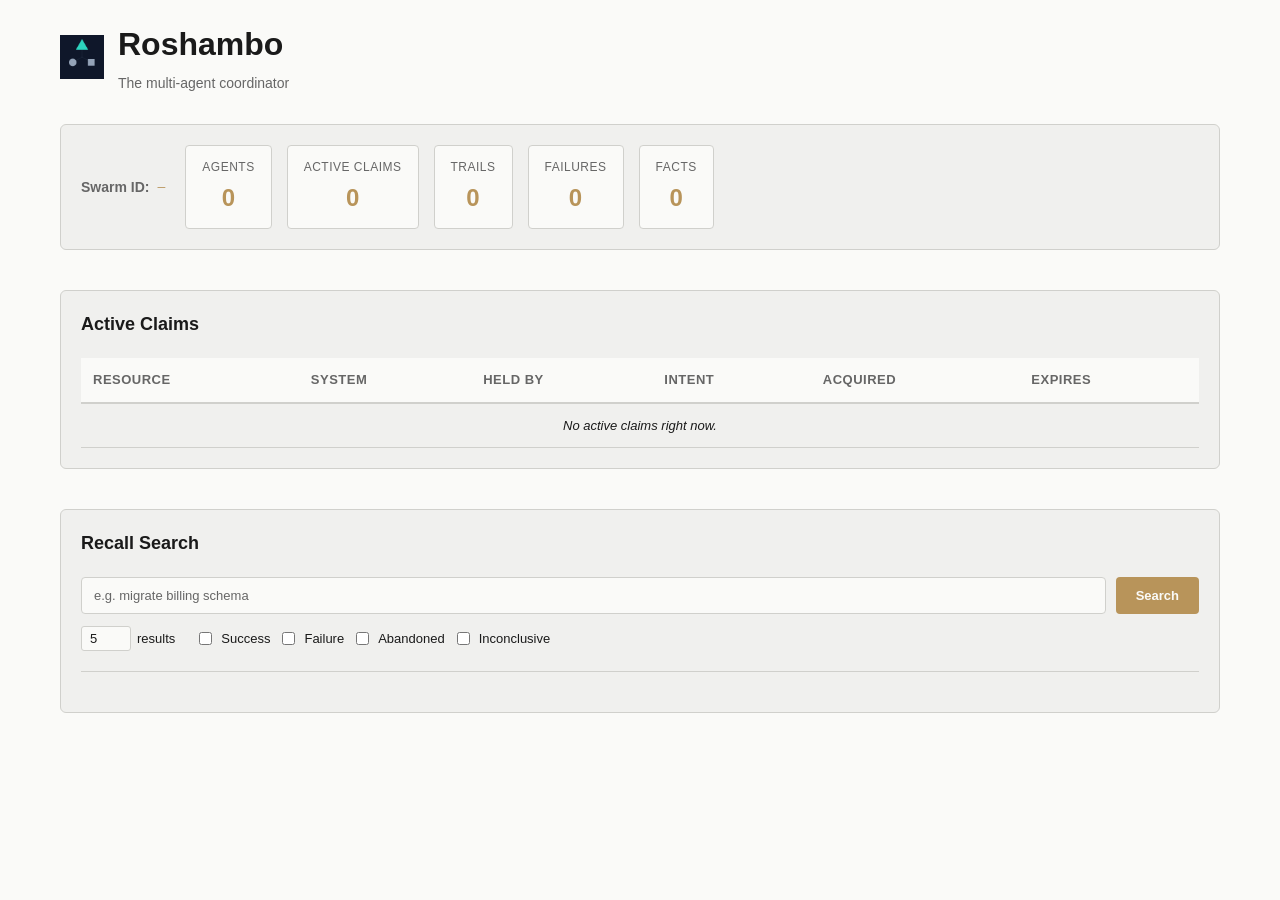
==== demo/static/index.html @ 786b4c36 "Initial release: Roshambo, the multi-agent coordinator CockroachDB as the system of record for coord" ====
<!DOCTYPE html>
<html lang="en">
<head>
  <meta charset="UTF-8">
  <meta name="viewport" content="width=device-width, initial-scale=1.0">
  <title>Roshambo — the multi-agent coordinator</title>
  <link rel="icon" type="image/png" href="/assets/roshambo-favicon.png">
  <link rel="stylesheet" href="style.css">
</head>
<body>
  <div class="container">
    <!-- Header -->
    <header class="header">
      <div class="header-content">
        <img src="/assets/roshambo-mark-dark.png" alt="" class="logo-mark">
        <div>
          <h1>Roshambo</h1>
          <p class="tagline">The multi-agent coordinator</p>
        </div>
      </div>
      <div id="mode-banner" class="mode-banner mode-banner--hidden">
        <span class="mode-banner-text">MOCK MODE — no live CockroachDB cluster connected. Example data only.</span>
      </div>
    </header>

    <!-- Status Strip -->
    <div class="status-strip">
      <div class="status-swarm-id">
        <span class="label">Swarm ID:</span>
        <span id="swarm-id" class="value">—</span>
      </div>
      <div class="status-tiles">
        <div class="tile">
          <div class="tile-label">Agents</div>
          <div class="tile-value" id="tile-agents">0</div>
        </div>
        <div class="tile">
          <div class="tile-label">Active Claims</div>
          <div class="tile-value" id="tile-active-claims">0</div>
        </div>
        <div class="tile">
          <div class="tile-label">Trails</div>
          <div class="tile-value" id="tile-trails">0</div>
        </div>
        <div class="tile">
          <div class="tile-label">Failures</div>
          <div class="tile-value" id="tile-failures">0</div>
        </div>
        <div class="tile">
          <div class="tile-label">Facts</div>
          <div class="tile-value" id="tile-facts">0</div>
        </div>
      </div>
    </div>

    <!-- Active Claims Panel -->
    <section class="panel">
      <h2>Active Claims</h2>
      <div id="claims-container">
        <table class="claims-table">
          <thead>
            <tr>
              <th>Resource</th>
              <th>System</th>
              <th>Held by</th>
              <th>Intent</th>
              <th>Acquired</th>
              <th>Expires</th>
            </tr>
          </thead>
          <tbody id="claims-tbody">
            <tr class="empty-state">
              <td colspan="6">No active claims right now.</td>
            </tr>
          </tbody>
        </table>
      </div>
    </section>

    <!-- Recall Search Panel -->
    <section class="panel">
      <h2>Recall Search</h2>
      <div class="search-controls">
        <div class="search-inputs">
          <input
            type="text"
            id="search-query"
            placeholder="e.g. migrate billing schema"
            class="search-input"
          >
          <button id="search-button" class="search-button">Search</button>
        </div>
        <div class="search-filters">
          <div class="filter-group">
            <label>
              <input type="number" id="search-limit" min="1" max="50" value="5" class="search-limit">
              results
            </label>
          </div>
          <div class="filter-group outcomes">
            <label>
              <input type="checkbox" id="outcome-success" value="success" class="outcome-checkbox">
              Success
            </label>
            <label>
              <input type="checkbox" id="outcome-failure" value="failure" class="outcome-checkbox">
              Failure
            </label>
            <label>
              <input type="checkbox" id="outcome-abandoned" value="abandoned" class="outcome-checkbox">
              Abandoned
            </label>
            <label>
              <input type="checkbox" id="outcome-inconclusive" value="inconclusive" class="outcome-checkbox">
              Inconclusive
            </label>
          </div>
        </div>
        <div id="search-error" class="search-error"></div>
      </div>
      <div id="recall-results" class="recall-results"></div>
    </section>
  </div>

  <script src="app.js"></script>
</body>
</html>
---- demo/static/style.css ----
/* Roshambo Demo Frontend — CSS */

:root {
  /* Dark mode palette (default) */
  --bg-primary: #0f0f0f;
  --bg-secondary: #1a1a1a;
  --text-primary: #e8e8e8;
  --text-secondary: #a8a8a8;
  --accent-primary: #d4a574;
  --accent-dark: #8b6f47;
  --border-color: #2a2a2a;
  --error-bg: #4a2020;
  --error-text: #ff6b6b;
  --success-bg: #1a3a2a;
  --success-text: #4ade80;
  --warning-bg: #4a3a1a;
  --warning-text: #fbbf24;
  --failure-bg: #3a1a1a;
  --failure-text: #ff6b6b;
  --abandoned-bg: #2a2a2a;
  --abandoned-text: #888888;
  --inconclusive-bg: #4a3a2a;
  --inconclusive-text: #d4a574;
  --aws-bg: #2a1f0a;
  --aws-text: #e8a33d;
  --local-bg: #102a3a;
  --local-text: #5fb3d4;
  --unknown-bg: #2a2a2a;
  --unknown-text: #888888;
}

@media (prefers-color-scheme: light) {
  :root {
    --bg-primary: #fafaf8;
    --bg-secondary: #f0f0ee;
    --text-primary: #1a1a1a;
    --text-secondary: #666666;
    --accent-primary: #b8945a;
    --accent-dark: #8b6f47;
    --border-color: #d0d0cc;
    --error-bg: #fce8e8;
    --error-text: #c41e3a;
    --success-bg: #e8f5e9;
    --success-text: #2e7d32;
    --warning-bg: #fff3cd;
    --warning-text: #d39e00;
    --failure-bg: #ffe8e8;
    --failure-text: #c41e3a;
    --abandoned-bg: #e8e8e8;
    --abandoned-text: #666666;
    --inconclusive-bg: #ffe8cc;
    --inconclusive-text: #8b6f47;
    --aws-bg: #fff0d9;
    --aws-text: #9a6a1a;
    --local-bg: #dcf0f8;
    --local-text: #1a6a8b;
    --unknown-bg: #e8e8e8;
    --unknown-text: #666666;
  }
}

* {
  box-sizing: border-box;
}

html, body {
  margin: 0;
  padding: 0;
  font-family: -apple-system, BlinkMacSystemFont, "Segoe UI", "Helvetica Neue", sans-serif;
  font-size: 14px;
  line-height: 1.5;
  color: var(--text-primary);
  background-color: var(--bg-primary);
}

a {
  color: var(--accent-primary);
  text-decoration: none;
}

a:hover {
  text-decoration: underline;
}

.container {
  max-width: 1200px;
  margin: 0 auto;
  padding: 20px;
}

/* Header */
.header {
  margin-bottom: 30px;
}

.header-content {
  display: flex;
  align-items: center;
  gap: 14px;
  margin-bottom: 15px;
}

.logo-mark {
  width: 44px;
  height: 44px;
  flex-shrink: 0;
}

.header h1 {
  font-size: 32px;
  font-weight: 600;
  margin: 0 0 5px 0;
  color: var(--text-primary);
}

.tagline {
  font-size: 14px;
  color: var(--text-secondary);
  margin: 0;
}

.mode-banner {
  padding: 12px 15px;
  background-color: var(--warning-bg);
  color: var(--warning-text);
  border-left: 4px solid var(--accent-primary);
  border-radius: 4px;
  font-size: 13px;
  font-weight: 500;
  transition: opacity 0.3s ease;
}

.mode-banner--hidden {
  display: none;
}

.mode-banner-text {
  cursor: help;
}

/* Status Strip */
.status-strip {
  display: flex;
  flex-wrap: wrap;
  gap: 20px;
  align-items: center;
  margin-bottom: 40px;
  padding: 20px;
  background-color: var(--bg-secondary);
  border-radius: 6px;
  border: 1px solid var(--border-color);
}

.status-swarm-id {
  display: flex;
  align-items: center;
  gap: 8px;
}

.status-swarm-id .label {
  font-weight: 600;
  color: var(--text-secondary);
}

.status-swarm-id .value {
  font-family: monospace;
  color: var(--accent-primary);
  font-size: 13px;
}

.status-tiles {
  display: flex;
  flex-wrap: wrap;
  gap: 15px;
  flex: 1;
}

.tile {
  padding: 12px 16px;
  background-color: var(--bg-primary);
  border: 1px solid var(--border-color);
  border-radius: 4px;
  text-align: center;
}

.tile-label {
  font-size: 12px;
  color: var(--text-secondary);
  text-transform: uppercase;
  letter-spacing: 0.5px;
  margin-bottom: 4px;
}

.tile-value {
  font-size: 24px;
  font-weight: 600;
  color: var(--accent-primary);
}

/* Panel */
.panel {
  margin-bottom: 40px;
  background-color: var(--bg-secondary);
  border: 1px solid var(--border-color);
  border-radius: 6px;
  padding: 20px;
}

.panel h2 {
  font-size: 18px;
  font-weight: 600;
  margin: 0 0 20px 0;
  color: var(--text-primary);
}

/* Claims Table */
#claims-container {
  overflow-x: auto;
}

.claims-table {
  width: 100%;
  border-collapse: collapse;
  font-size: 13px;
}

.claims-table thead {
  background-color: var(--bg-primary);
  border-bottom: 2px solid var(--border-color);
}

.claims-table th {
  padding: 12px;
  text-align: left;
  font-weight: 600;
  color: var(--text-secondary);
  text-transform: uppercase;
  letter-spacing: 0.5px;
}

.claims-table td {
  padding: 12px;
  border-bottom: 1px solid var(--border-color);
  color: var(--text-primary);
}

.claims-table tbody tr:hover {
  background-color: var(--bg-primary);
}

.claims-table .empty-state {
  text-align: center;
  color: var(--text-secondary);
  font-style: italic;
}

/* System badges -- deliberately distinct colors for the AWS side vs. everything else,
   so two different agent runtimes contending for the same resource read as visibly
   different systems at a glance, not just as two rows of text. */
.system-badge {
  display: inline-block;
  padding: 3px 8px;
  border-radius: 3px;
  font-size: 11px;
  font-weight: 600;
  white-space: nowrap;
}

.system-badge.system-aws {
  background-color: var(--aws-bg);
  color: var(--aws-text);
}

.system-badge.system-local {
  background-color: var(--local-bg);
  color: var(--local-text);
}

.system-badge.system-unknown {
  background-color: var(--unknown-bg);
  color: var(--unknown-text);
  font-weight: 400;
  font-style: italic;
}

.system-host {
  margin-top: 3px;
  font-size: 11px;
  font-family: monospace;
  color: var(--text-secondary);
}

/* Search Controls */
.search-controls {
  margin-bottom: 20px;
  padding-bottom: 20px;
  border-bottom: 1px solid var(--border-color);
}

.search-inputs {
  display: flex;
  gap: 10px;
  margin-bottom: 12px;
}

.search-input {
  flex: 1;
  padding: 10px 12px;
  background-color: var(--bg-primary);
  border: 1px solid var(--border-color);
  border-radius: 4px;
  color: var(--text-primary);
  font-size: 13px;
}

.search-input::placeholder {
  color: var(--text-secondary);
}

.search-input:focus {
  outline: none;
  border-color: var(--accent-primary);
  box-shadow: 0 0 0 2px rgba(212, 165, 116, 0.1);
}

.search-button {
  padding: 10px 20px;
  background-color: var(--accent-primary);
  color: var(--bg-primary);
  border: none;
  border-radius: 4px;
  font-weight: 600;
  cursor: pointer;
  font-size: 13px;
  transition: background-color 0.2s ease;
}

.search-button:hover {
  background-color: var(--accent-dark);
}

.search-button:active {
  transform: translateY(1px);
}

.search-filters {
  display: flex;
  flex-wrap: wrap;
  gap: 20px;
}

.filter-group {
  display: flex;
  align-items: center;
  gap: 8px;
}

.filter-group label {
  display: flex;
  align-items: center;
  gap: 6px;
  cursor: pointer;
  font-size: 13px;
  color: var(--text-primary);
}

.filter-group input[type="checkbox"],
.filter-group input[type="number"] {
  cursor: pointer;
}

.filter-group input[type="number"] {
  width: 50px;
  padding: 4px 8px;
  background-color: var(--bg-primary);
  border: 1px solid var(--border-color);
  border-radius: 3px;
  color: var(--text-primary);
  font-size: 13px;
}

.filter-group.outcomes {
  flex: 1;
  min-width: 300px;
}

.search-error {
  margin-top: 12px;
  padding: 12px;
  background-color: var(--error-bg);
  color: var(--error-text);
  border-left: 4px solid var(--error-text);
  border-radius: 4px;
  font-size: 13px;
  display: none;
}

.search-error.show {
  display: block;
}

/* Recall Results */
.recall-results {
  display: grid;
  gap: 16px;
}

.result-card {
  padding: 16px;
  background-color: var(--bg-primary);
  border: 1px solid var(--border-color);
  border-radius: 4px;
  transition: border-color 0.2s ease;
}

.result-card:hover {
  border-color: var(--accent-primary);
}

.result-card-header {
  display: flex;
  align-items: flex-start;
  gap: 12px;
  margin-bottom: 12px;
}

.outcome-badge {
  display: inline-block;
  padding: 4px 8px;
  border-radius: 3px;
  font-size: 11px;
  font-weight: 600;
  text-transform: uppercase;
  letter-spacing: 0.5px;
  flex-shrink: 0;
}

.outcome-badge.success {
  background-color: var(--success-bg);
  color: var(--success-text);
}

.outcome-badge.failure {
  background-color: var(--failure-bg);
  color: var(--failure-text);
}

.outcome-badge.abandoned {
  background-color: var(--abandoned-bg);
  color: var(--abandoned-text);
}

.outcome-badge.inconclusive {
  background-color: var(--inconclusive-bg);
  color: var(--inconclusive-text);
}

.result-topic {
  font-size: 15px;
  font-weight: 600;
  color: var(--text-primary);
  margin: 0;
}

.result-approach,
.result-evidence {
  font-size: 13px;
  color: var(--text-secondary);
  margin: 8px 0;
  line-height: 1.6;
}

.result-metadata {
  display: flex;
  flex-wrap: wrap;
  gap: 16px;
  font-size: 12px;
  color: var(--text-secondary);
  margin-top: 12px;
  padding-top: 12px;
  border-top: 1px solid var(--border-color);
}

.metadata-item {
  display: flex;
  flex-direction: column;
  gap: 2px;
}

.metadata-label {
  font-weight: 600;
  color: var(--text-secondary);
  text-transform: uppercase;
  letter-spacing: 0.5px;
}

.metadata-value {
  color: var(--text-primary);
  font-family: monospace;
}

.artifact-badge {
  display: inline-flex;
  align-items: center;
  gap: 6px;
  padding: 4px 8px;
  background-color: var(--bg-secondary);
  border: 1px solid var(--border-color);
  border-radius: 3px;
  font-size: 12px;
  color: var(--accent-primary);
  word-break: break-all;
}

.empty-results {
  text-align: center;
  padding: 40px 20px;
  color: var(--text-secondary);
  font-style: italic;
}

/* Responsive */
@media (max-width: 768px) {
  .container {
    padding: 12px;
  }

  .header h1 {
    font-size: 24px;
  }

  .logo-mark {
    width: 32px;
    height: 32px;
  }

  .status-strip {
    flex-direction: column;
    gap: 12px;
  }

  .status-tiles {
    flex-basis: 100%;
  }

  .search-inputs {
    flex-direction: column;
  }

  .search-filters {
    flex-direction: column;
    gap: 12px;
  }

  .filter-group.outcomes {
    min-width: auto;
  }

  .panel {
    padding: 12px;
  }

  .result-card-header {
    flex-direction: column;
  }
}
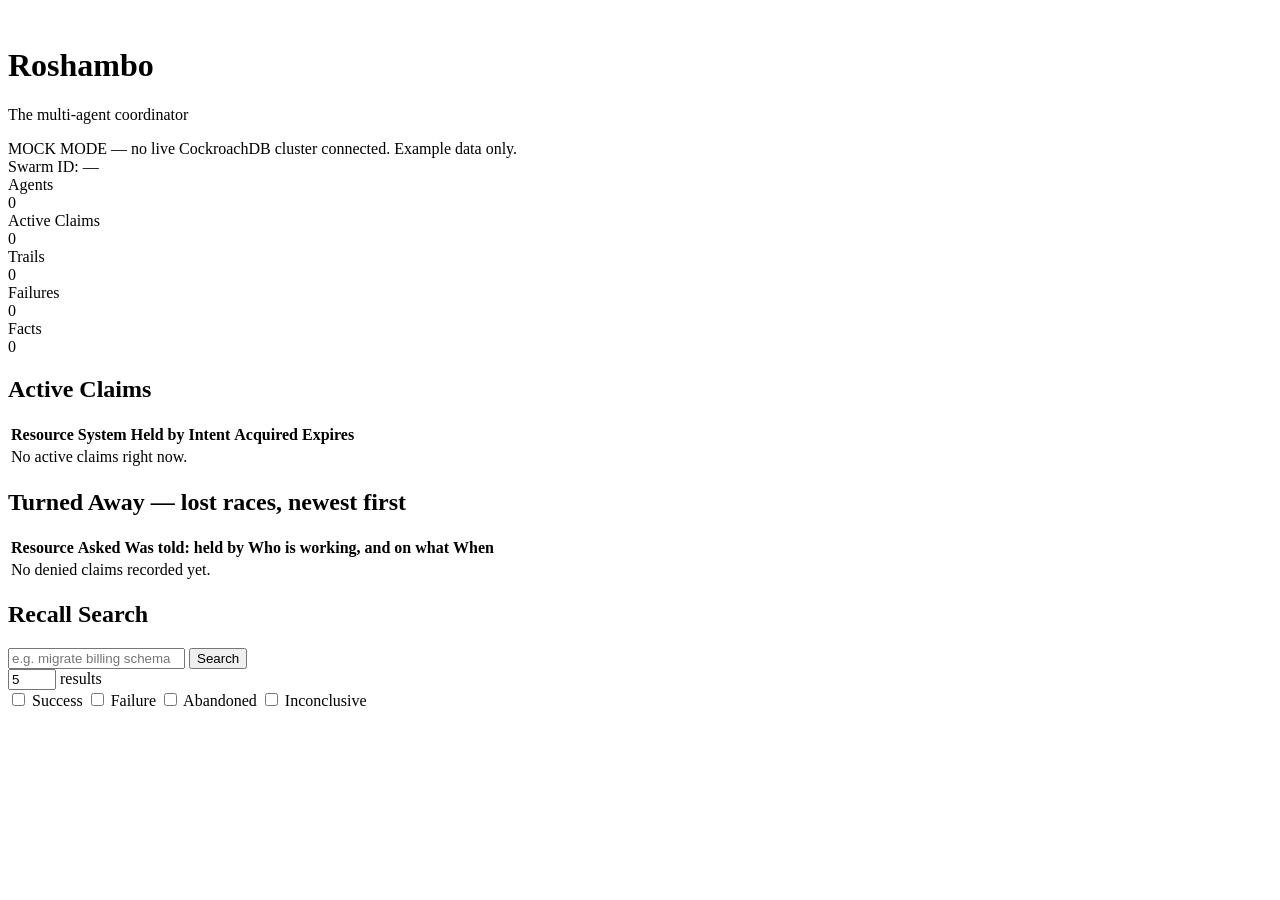
==== commit 4fd39364: "feat(demo): show denied claims in the UI, fix broken asset paths, add a host-independent runner Beat" ====
--- a/demo/static/index.html
+++ b/demo/static/index.html
@@ -4,15 +4,21 @@
   <meta charset="UTF-8">
   <meta name="viewport" content="width=device-width, initial-scale=1.0">
   <title>Roshambo — the multi-agent coordinator</title>
-  <link rel="icon" type="image/png" href="/assets/roshambo-favicon.png">
-  <link rel="stylesheet" href="style.css">
+  <!-- Every URL on this page is relative on purpose: served at "/" they resolve to
+       /static/... and /assets/..., and behind a reverse proxy under a path prefix
+       (ROSHAMBO_DEMO_ROOT_PATH) they resolve under that prefix instead. A leading
+       slash would hard-code "this app owns the domain root", which the not-yet-chosen
+       host may well not grant. `style.css` without the `static/` segment was also
+       simply a 404: the stylesheet is served by the /static mount, not from "/". -->
+  <link rel="icon" type="image/png" href="assets/roshambo-favicon.png">
+  <link rel="stylesheet" href="static/style.css">
 </head>
 <body>
   <div class="container">
     <!-- Header -->
     <header class="header">
       <div class="header-content">
-        <img src="/assets/roshambo-mark-dark.png" alt="" class="logo-mark">
+        <img src="assets/roshambo-mark-dark.png" alt="" class="logo-mark">
         <div>
           <h1>Roshambo</h1>
           <p class="tagline">The multi-agent coordinator</p>
@@ -77,6 +83,33 @@
       </div>
     </section>
 
+    <!-- Denied Claims Panel -->
+    <!-- Beat 1's other half: the losers of a race. A denial is a return value, not a
+         row, so what is listed here are the abandoned trails the losing workers wrote
+         about themselves -- which is also why they survive the winner releasing its
+         lease. Each line names who was working and what they were doing. -->
+    <section class="panel">
+      <h2>Turned Away <span class="panel-hint">— lost races, newest first</span></h2>
+      <div id="denials-container">
+        <table class="claims-table">
+          <thead>
+            <tr>
+              <th>Resource</th>
+              <th>Asked</th>
+              <th>Was told: held by</th>
+              <th>Who is working, and on what</th>
+              <th>When</th>
+            </tr>
+          </thead>
+          <tbody id="denials-tbody">
+            <tr class="empty-state">
+              <td colspan="5">No denied claims recorded yet.</td>
+            </tr>
+          </tbody>
+        </table>
+      </div>
+    </section>
+
     <!-- Recall Search Panel -->
     <section class="panel">
       <h2>Recall Search</h2>
@@ -122,6 +155,6 @@
     </section>
   </div>
 
-  <script src="app.js"></script>
+  <script src="static/app.js"></script>
 </body>
 </html>
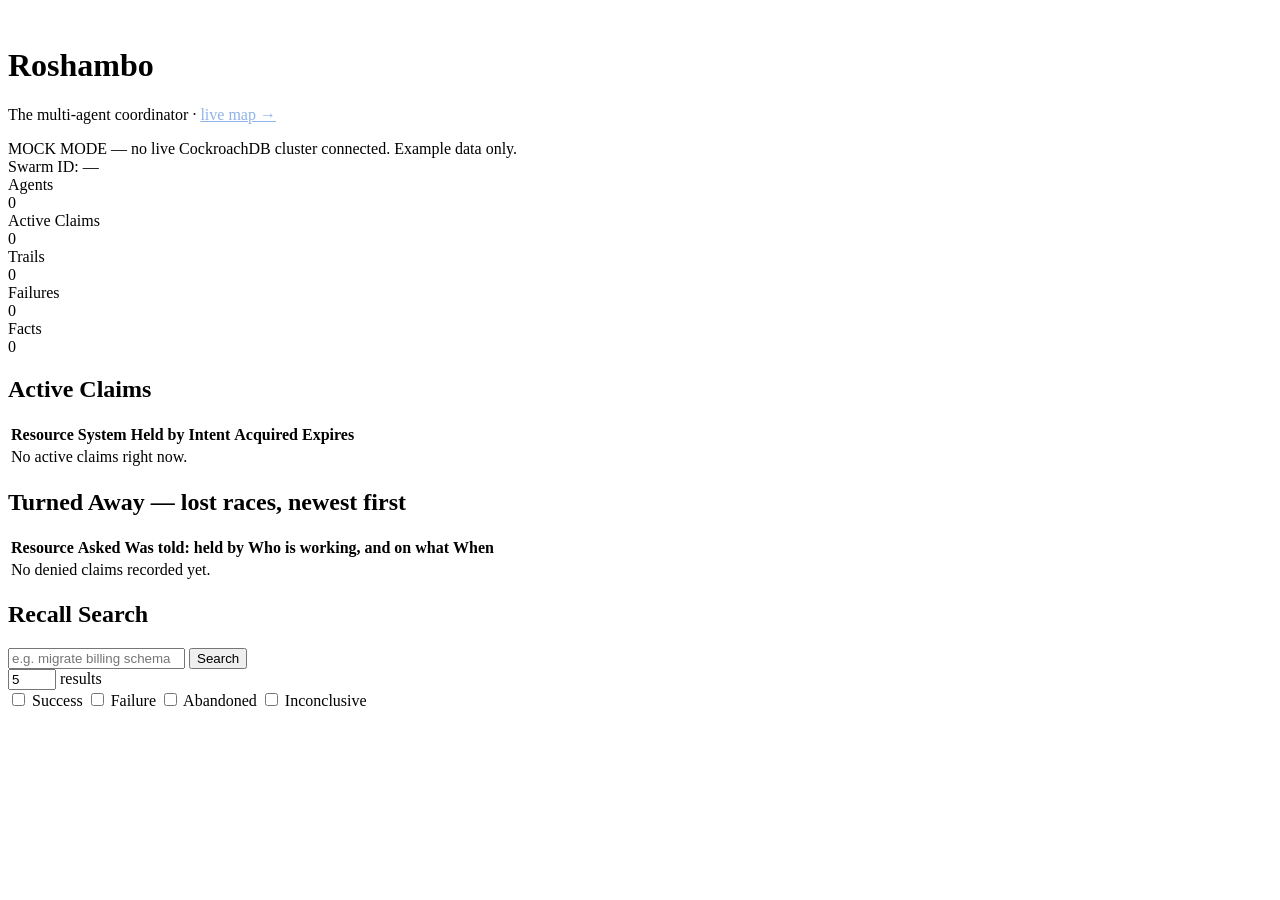
==== commit 811566dd: "feat(demo): the live map -- /live + GET /api/live The replay viewer's projection pointed at the pres" ====
--- a/demo/static/index.html
+++ b/demo/static/index.html
@@ -21,7 +21,8 @@
         <img src="assets/roshambo-mark-dark.png" alt="" class="logo-mark">
         <div>
           <h1>Roshambo</h1>
-          <p class="tagline">The multi-agent coordinator</p>
+          <p class="tagline">The multi-agent coordinator
+            · <a href="live" style="color:#8fb4e8">live map &rarr;</a></p>
         </div>
       </div>
       <div id="mode-banner" class="mode-banner mode-banner--hidden">
